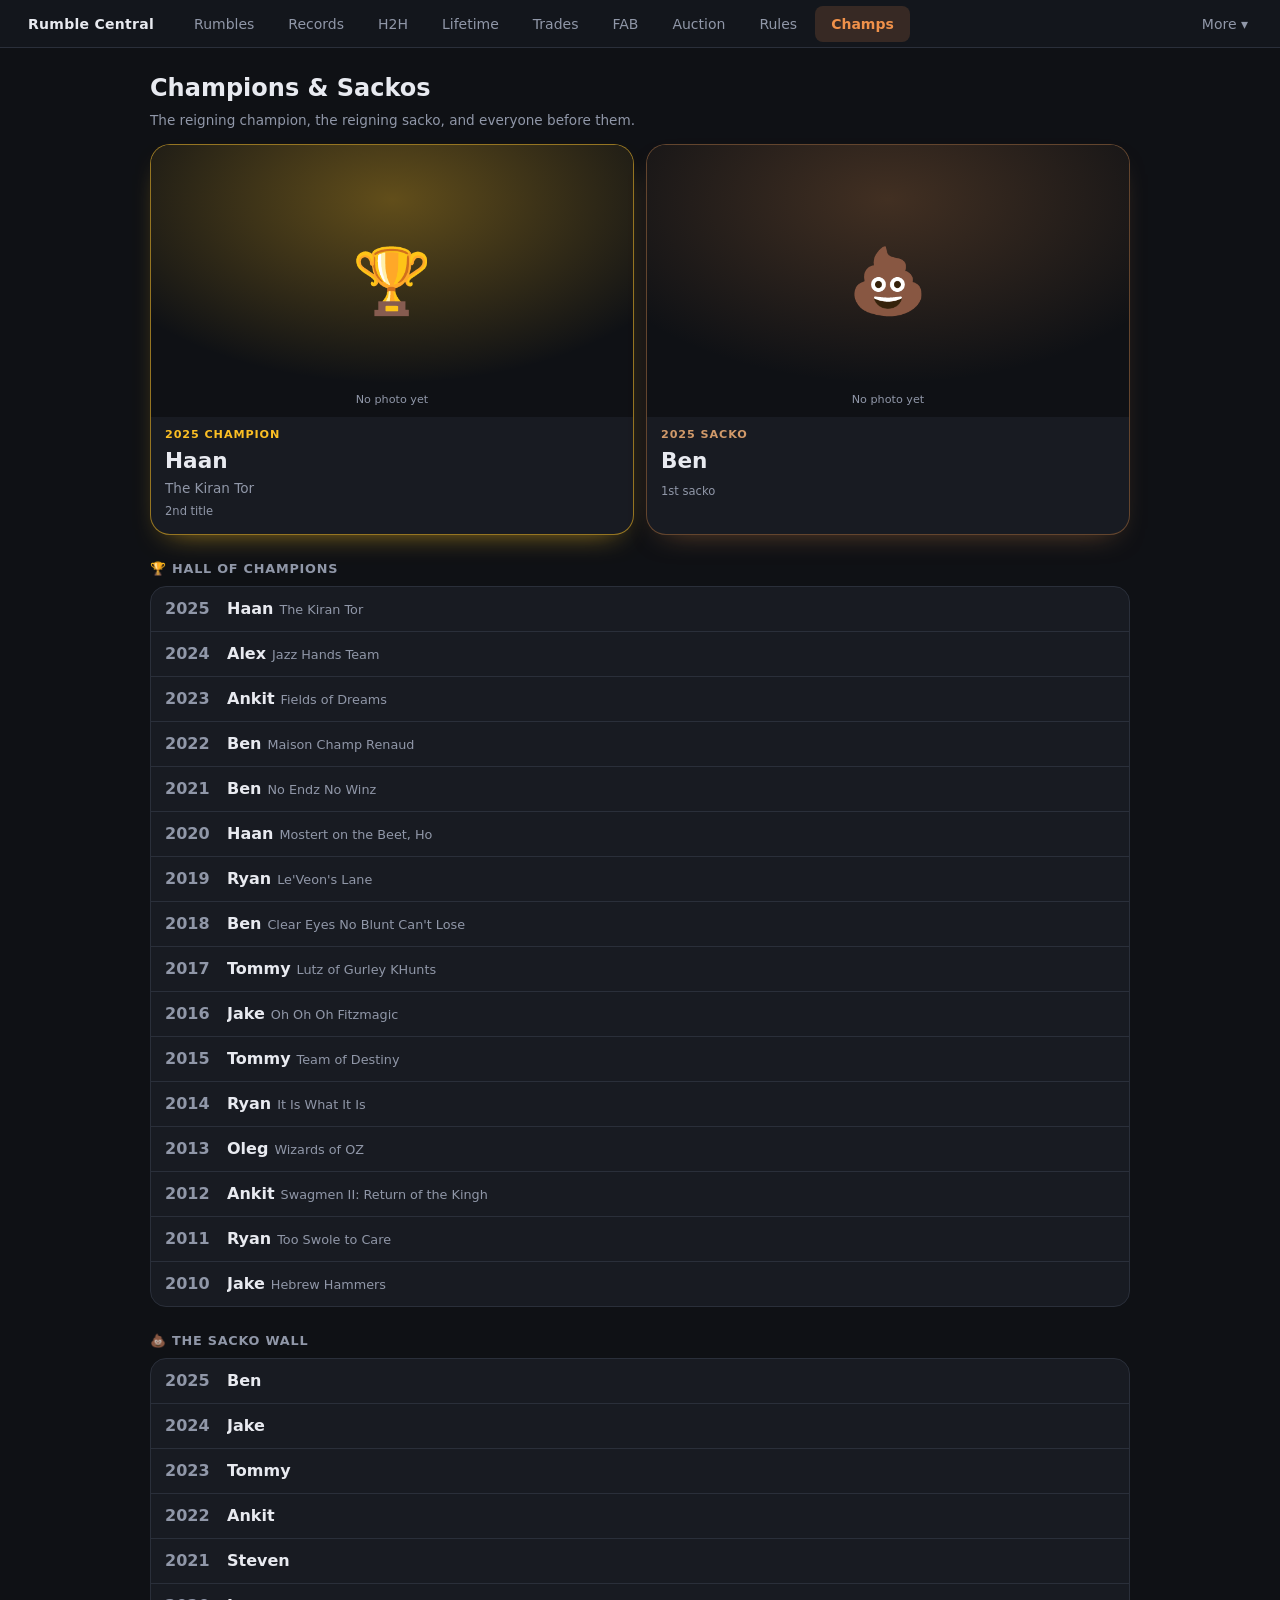
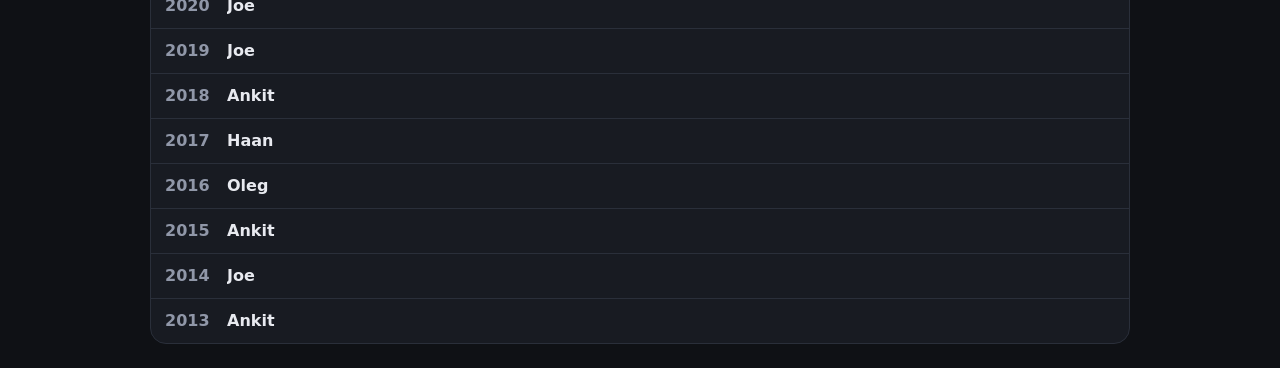
==== champions/index.html @ 68a7ad54 "Champions & Sackos page and Home tile; IR eligibility status on Home; Chrome install steps Co-Author" ====
<!doctype html>
<html lang="en"><head><meta charset="utf-8">
<meta name="viewport" content="width=device-width, initial-scale=1, viewport-fit=cover">
<title>Champions &amp; Sackos</title>
<link rel="stylesheet" href="/shell/tokens.css">
<style>
  .dtf-wrap { max-width: 980px; margin: 0 auto; padding: 14px 16px 24px; }
  h1 { margin: 4px 0 2px; font-size: 1.5rem; }
  .sub { margin: 0 0 14px; color: var(--dtf-dim); font-size: .85rem; }
  .hero { display: grid; grid-template-columns: 1fr; gap: 12px; }
  @media (min-width: 700px) { .hero { grid-template-columns: 1fr 1fr; } }
  .card { --c: #fbbf24; position: relative; overflow: hidden; border-radius: 20px; border: 1.5px solid color-mix(in srgb, var(--c) 55%, transparent); background: var(--dtf-panel); box-shadow: 0 12px 30px -18px color-mix(in srgb, var(--c) 80%, transparent); }
  .card.sacko { --c: #a0683a; }
  .shot { position: relative; aspect-ratio: 16 / 9; width: 100%; display: flex; align-items: center; justify-content: center; font-size: 4rem; background: radial-gradient(90% 90% at 50% 20%, color-mix(in srgb, var(--c) 35%, transparent), transparent 75%), var(--dtf-bg, #0f1115); }
  .shot img { width: 100%; height: 100%; object-fit: cover; display: block; }
  .shot.none small { position: absolute; bottom: 8px; left: 0; right: 0; text-align: center; font-size: .7rem; color: var(--dtf-dim); }
  .cap { padding: 10px 14px 12px; }
  .kick { font-size: .7rem; font-weight: 800; letter-spacing: .08em; text-transform: uppercase; color: var(--c); }
  .card.sacko .kick { color: #d19a6a; }
  .who { margin: 2px 0 0; font-size: 1.35rem; font-weight: 800; }
  .team { color: var(--dtf-dim); font-size: .85rem; }
  .tally { display: inline-block; margin-top: 4px; font-size: .72rem; color: var(--dtf-dim); }
  h2 { margin: 22px 2px 6px; font-size: 1rem; }
  .list { border: 1px solid var(--dtf-border); border-radius: 16px; background: var(--dtf-panel); overflow: hidden; }
  .item { border-top: 1px solid var(--dtf-border); }
  .item:first-child { border-top: 0; }
  .item > summary, .item > .line { display: grid; grid-template-columns: 52px minmax(0, 1fr) auto; gap: 10px; align-items: center; padding: 10px 14px; list-style: none; }
  .item > summary { cursor: pointer; }
  .item > summary::-webkit-details-marker { display: none; }
  .yr { font-weight: 800; color: var(--dtf-dim); }
  .nm { font-weight: 700; min-width: 0; overflow: hidden; text-overflow: ellipsis; white-space: nowrap; }
  .nm i { font-style: normal; font-weight: 400; color: var(--dtf-dim); font-size: .8rem; margin-left: 6px; }
  .cam { font-size: .75rem; color: var(--dtf-dim); }
  .item[open] > summary .cam::after { content: " ▴"; } .item:not([open]) > summary .cam::after { content: " ▾"; }
  .you { margin-left: 6px; padding: 1px 6px; border-radius: 8px; background: #fbbf24; color: #0f1115; font-size: .62rem; font-weight: 800; }
  .pics { display: grid; grid-template-columns: repeat(auto-fill, minmax(150px, 1fr)); gap: 8px; padding: 0 14px 14px; }
  .pics figure { margin: 0; }
  .pics img { width: 100%; border-radius: 12px; display: block; aspect-ratio: 4 / 3; object-fit: cover; background: #000; }
  .pics figcaption { margin-top: 3px; font-size: .72rem; color: var(--dtf-dim); }
  .hint { margin-top: 18px; font-size: .78rem; color: var(--dtf-dim); }
</style>
</head><body class="dtf-page"><div class="dtf-wrap">
<h1>Champions &amp; Sackos</h1>
<p class="sub">The reigning champion, the reigning sacko, and everyone before them.</p>
<div class="hero" id="hero"></div>
<h2>🏆 Hall of Champions</h2><div class="list" id="champs"></div>
<h2>💩 The Sacko Wall</h2><div class="list" id="sackos"></div>
<p class="hint" id="hint" hidden>Photos: send them to Claude with the year and champion / sacko, or add the files to <code>champions/photos/</code> and list them in <code>champions/data.json</code>.</p>
</div>
<script>
(function () {
  var $ = function (id) { return document.getElementById(id); };
  function esc(s) { return String(s == null ? '' : s).replace(/[&<>"]/g, function (c) { return { '&': '&amp;', '<': '&lt;', '>': '&gt;', '"': '&quot;' }[c]; }); }
  function me() { try { var v = JSON.parse(localStorage.getItem('dtf.me') || 'null'); return v && v.name || null; } catch (e) { return null; } }
  function ord(n) { var s = ['th', 'st', 'nd', 'rd'], v = n % 100; return n + (s[(v - 20) % 10] || s[v] || s[0]); }
  fetch('/champions/data.json', { cache: 'no-cache' }).then(function (r) { return r.json(); }).then(function (d) {
    var seasons = (d.seasons || []).slice().sort(function (a, b) { return b.season - a.season; }), mine = me(), anyPhoto = false;
    function tally(kind, m, upTo) { return seasons.filter(function (s) { return s[kind] && s[kind].m === m && s.season <= upTo; }).length; }
    function you(m) { return m === mine ? '<span class="you">YOU</span>' : ''; }
    function card(kind, s) {
      var e = s[kind]; if (!e) return '';
      var photo = (e.photos || [])[0], isC = kind === 'champion', n = tally(kind, e.m, s.season);
      return '<div class="card' + (isC ? '' : ' sacko') + '"><div class="shot' + (photo ? '' : ' none') + '">' +
        (photo ? '<img src="' + esc(photo.src) + '" alt="' + esc(e.m) + '" loading="lazy">' : (isC ? '🏆' : '💩') + '<small>No photo yet</small>') + '</div>' +
        '<div class="cap"><div class="kick">' + s.season + (isC ? ' champion' : ' sacko') + '</div><div class="who">' + esc(e.m) + you(e.m) + '</div>' +
        (e.team ? '<div class="team">' + esc(e.team) + '</div>' : '') + '<span class="tally">' + ord(n) + (isC ? ' title' : ' sacko') + '</span></div></div>';
    }
    var latest = seasons.filter(function (s) { return s.champion; })[0], latestS = seasons.filter(function (s) { return s.sacko; })[0];
    $('hero').innerHTML = (latest ? card('champion', latest) : '') + (latestS ? card('sacko', latestS) : '');
    function list(kind, el) {
      el.innerHTML = seasons.filter(function (s) { return s[kind]; }).map(function (s) {
        var e = s[kind], ph = e.photos || [], head = '<span class="yr">' + s.season + '</span><span class="nm">' + esc(e.m) + you(e.m) + (e.team ? '<i>' + esc(e.team) + '</i>' : '') + '</span>';
        if (!ph.length) return '<div class="item"><div class="line">' + head + '<span class="cam"></span></div></div>';
        anyPhoto = true;
        return '<details class="item"><summary>' + head + '<span class="cam">📷 ' + ph.length + '</span></summary><div class="pics">' +
          ph.map(function (p) { return '<figure><img src="' + esc(p.src) + '" alt="' + esc(e.m) + ' ' + s.season + '" loading="lazy">' + (p.caption ? '<figcaption>' + esc(p.caption) + '</figcaption>' : '') + '</figure>'; }).join('') + '</div></details>';
      }).join('');
    }
    list('champion', $('champs')); list('sacko', $('sackos'));
    $('hint').hidden = anyPhoto || !/[?&]help/.test(location.search);
  }).catch(function () { $('hero').innerHTML = '<p>Couldn’t load the list. Check your connection and refresh.</p>'; });
})();
</script>
<script src="/shell/nav.js" defer></script></body></html>
---- shell/tokens.css ----
/* DTF Club shared design tokens (opt-in for tools; the hub pages use them). */
:root {
  color-scheme: dark;   /* the app is dark only */
  --dtf-bg: #0f1115; --dtf-panel: #181b22; --dtf-border: #2a2f3a; --dtf-text: #e8eaf0; --dtf-dim: #9097a8; --dtf-accent: #f0914a;
  --dtf-font: system-ui, -apple-system, "Segoe UI", Roboto, sans-serif;
}
.dtf-page { margin: 0; background: var(--dtf-bg); color: var(--dtf-text); font: 16px/1.5 var(--dtf-font); }
.dtf-wrap { max-width: 760px; margin: 0 auto; padding: 16px; }
.dtf-wrap h1 { font-size: 1.5rem; margin: 8px 0 4px; }
.dtf-wrap h2 { font-size: .8rem; letter-spacing: .06em; text-transform: uppercase; color: var(--dtf-dim); margin: 24px 0 8px; }
.dtf-wrap a { color: var(--dtf-accent); }
.dtf-card { display: block; background: var(--dtf-panel); border: 1px solid var(--dtf-border); border-radius: 12px; padding: 12px 14px; color: inherit; text-decoration: none; }
.dtf-grid { display: grid; grid-template-columns: repeat(auto-fill, minmax(220px, 1fr)); gap: 10px; }
.dtf-card b { display: block; } .dtf-card span { color: var(--dtf-dim); font-size: .85rem; }
.dtf-wrap .note { color: var(--dtf-dim); font-size: .9rem; }
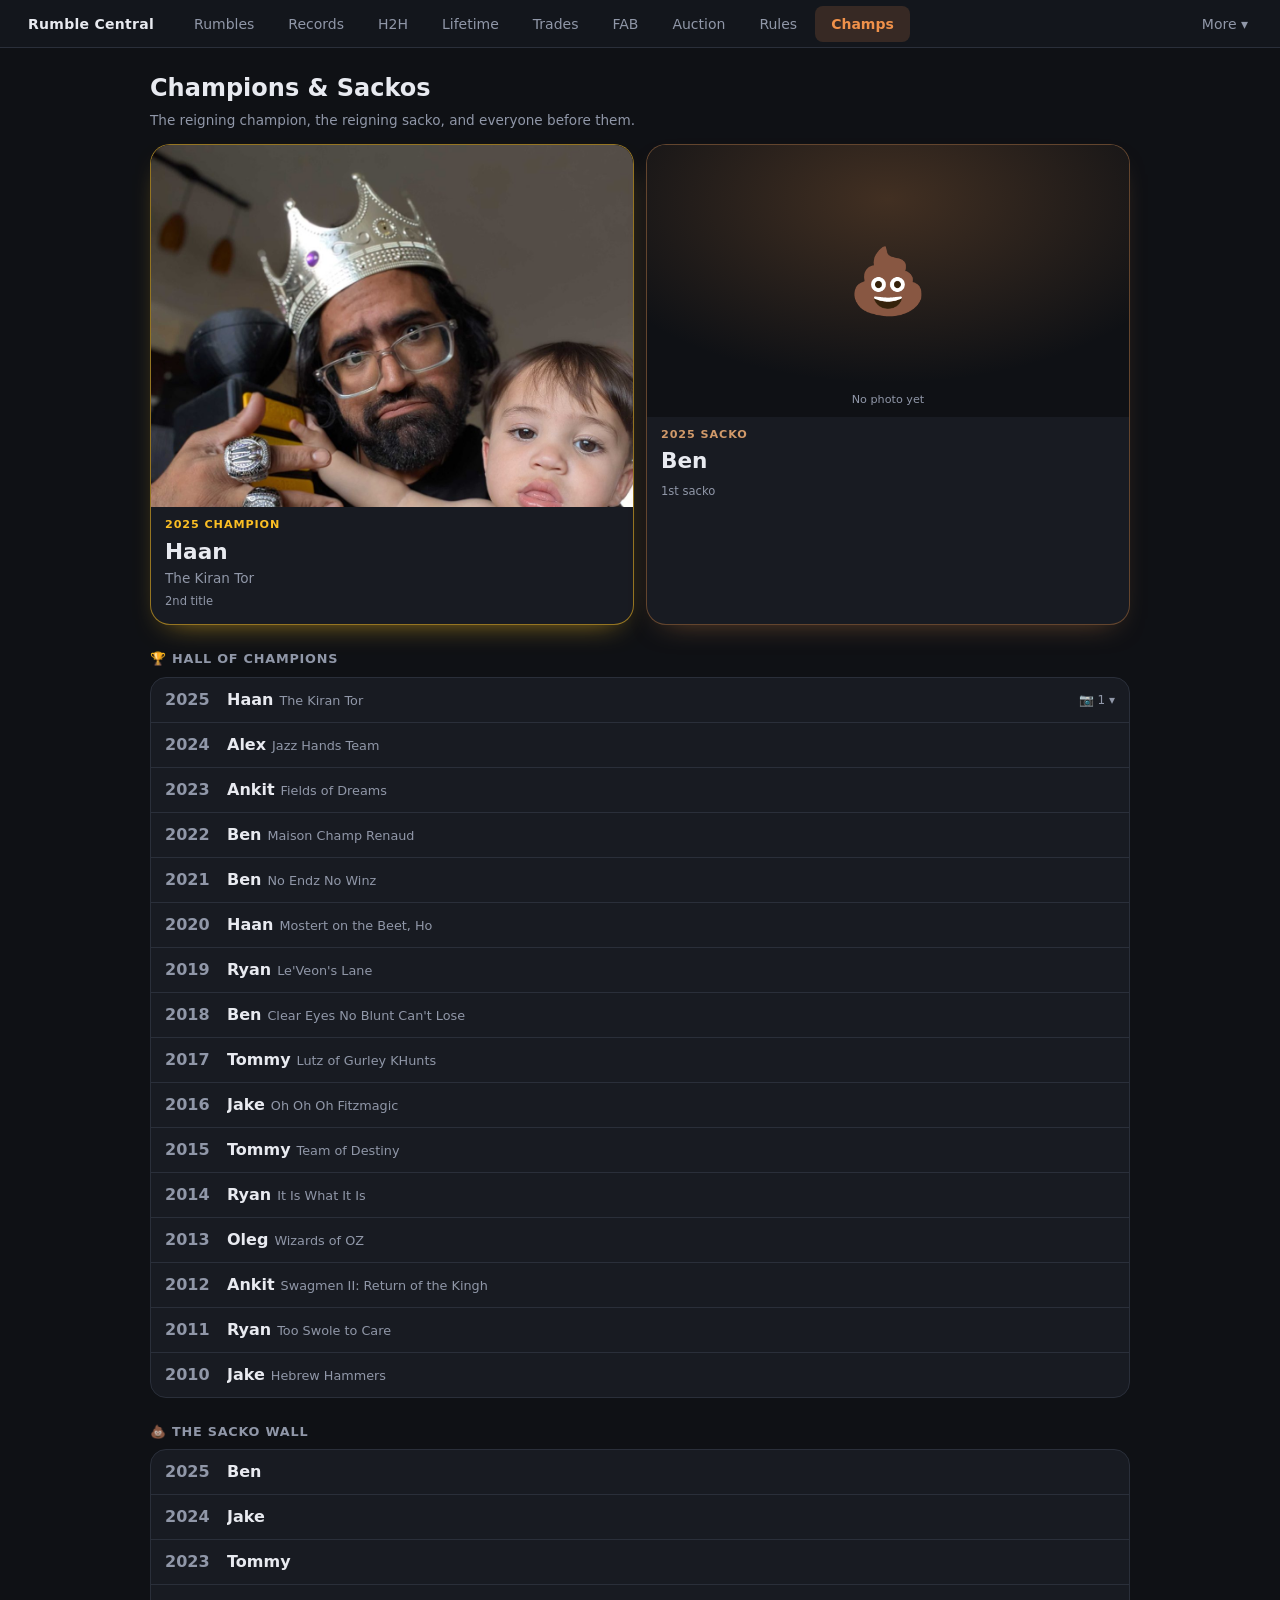
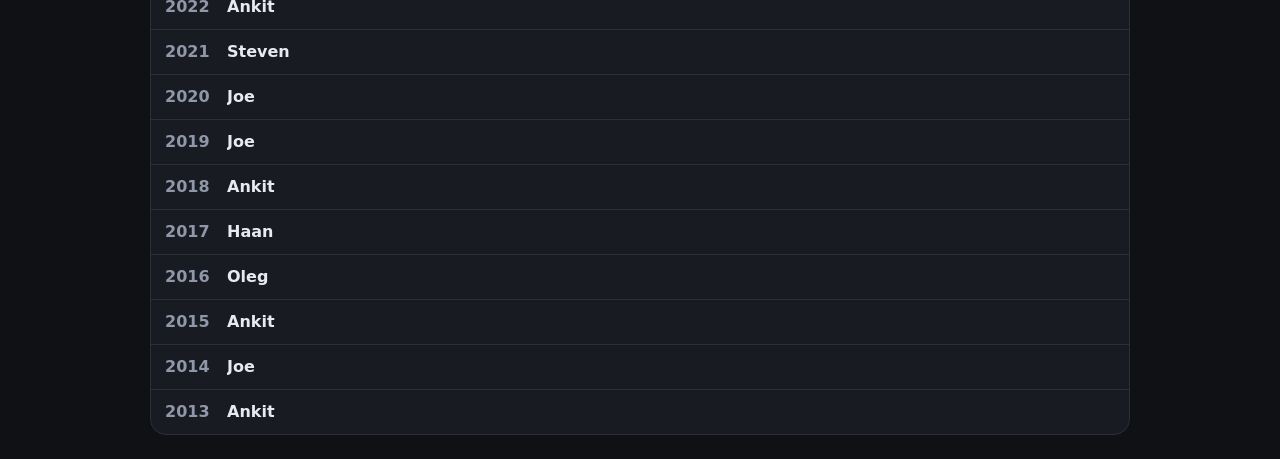
==== commit e10e9e3f: "Logos: FAB clipboard, Rulebook whistle, wider-open scissors, centred Record Book; 2025 champion phot" ====
--- a/champions/index.html
+++ b/champions/index.html
@@ -12,7 +12,8 @@
   .card { --c: #fbbf24; position: relative; overflow: hidden; border-radius: 20px; border: 1.5px solid color-mix(in srgb, var(--c) 55%, transparent); background: var(--dtf-panel); box-shadow: 0 12px 30px -18px color-mix(in srgb, var(--c) 80%, transparent); }
   .card.sacko { --c: #a0683a; }
   .shot { position: relative; aspect-ratio: 16 / 9; width: 100%; display: flex; align-items: center; justify-content: center; font-size: 4rem; background: radial-gradient(90% 90% at 50% 20%, color-mix(in srgb, var(--c) 35%, transparent), transparent 75%), var(--dtf-bg, #0f1115); }
-  .shot img { width: 100%; height: 100%; object-fit: cover; display: block; }
+  .shot:not(.none) { aspect-ratio: 4 / 3; }
+  .shot img { width: 100%; height: 100%; object-fit: cover; object-position: 50% 15%; display: block; }
   .shot.none small { position: absolute; bottom: 8px; left: 0; right: 0; text-align: center; font-size: .7rem; color: var(--dtf-dim); }
   .cap { padding: 10px 14px 12px; }
   .kick { font-size: .7rem; font-weight: 800; letter-spacing: .08em; text-transform: uppercase; color: var(--c); }
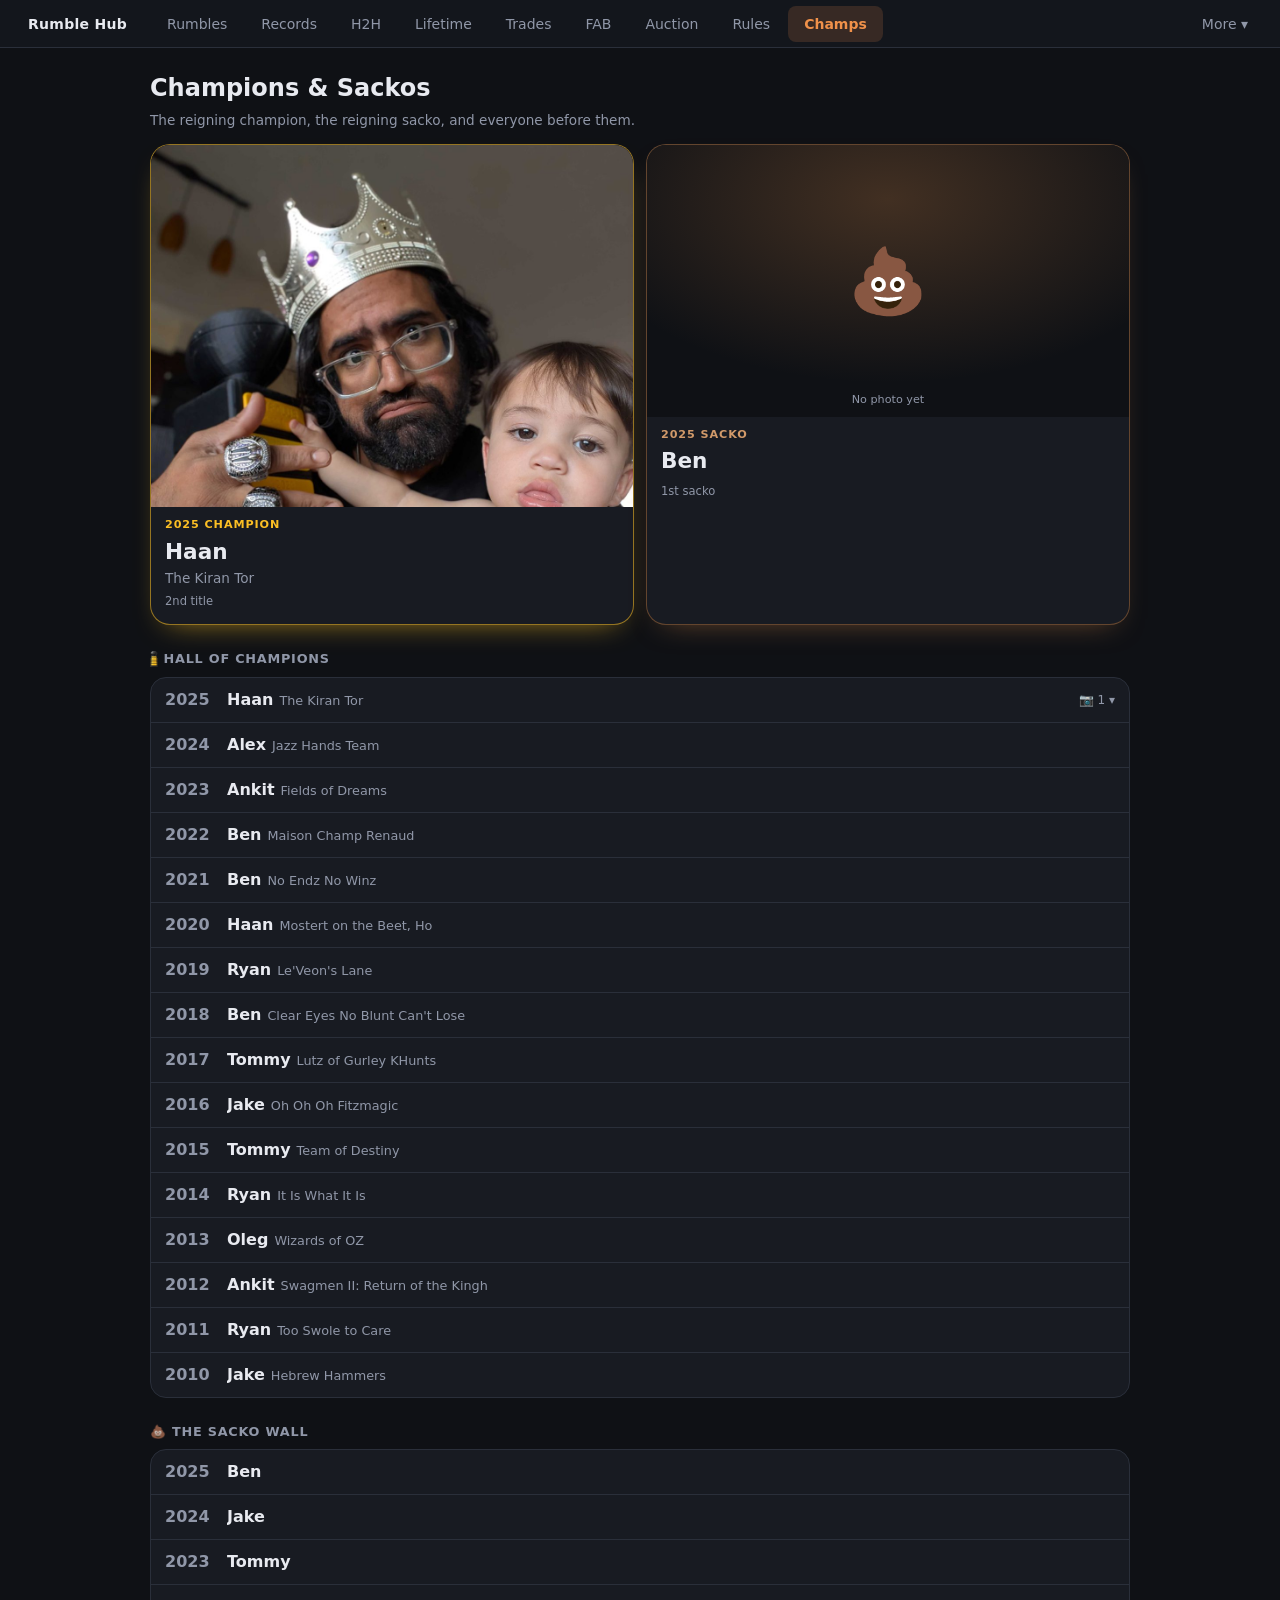
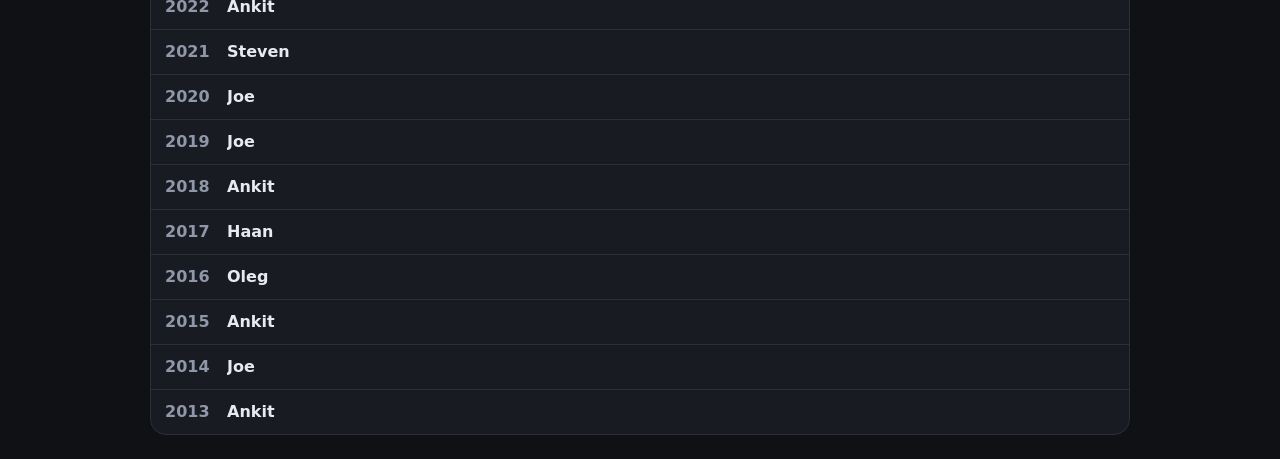
==== commit 3eca4841: "Use the DTF Club Jabroni Trophy in place of the trophy emoji and the Champions tile logo Co-Authored" ====
--- a/champions/index.html
+++ b/champions/index.html
@@ -22,6 +22,8 @@
   .team { color: var(--dtf-dim); font-size: .85rem; }
   .tally { display: inline-block; margin-top: 4px; font-size: .72rem; color: var(--dtf-dim); }
   h2 { margin: 22px 2px 6px; font-size: 1rem; }
+  .tr { height: 1.25em; width: auto; vertical-align: -.25em; }
+  .shot .tr { height: 78%; vertical-align: baseline; filter: drop-shadow(0 6px 14px rgba(0,0,0,.5)); }
   .list { border: 1px solid var(--dtf-border); border-radius: 16px; background: var(--dtf-panel); overflow: hidden; }
   .item { border-top: 1px solid var(--dtf-border); }
   .item:first-child { border-top: 0; }
@@ -44,7 +46,7 @@
 <h1>Champions &amp; Sackos</h1>
 <p class="sub">The reigning champion, the reigning sacko, and everyone before them.</p>
 <div class="hero" id="hero"></div>
-<h2>🏆 Hall of Champions</h2><div class="list" id="champs"></div>
+<h2><img class="tr" src="/shell/icons/trophy.png" alt="" decoding="async"> Hall of Champions</h2><div class="list" id="champs"></div>
 <h2>💩 The Sacko Wall</h2><div class="list" id="sackos"></div>
 <p class="hint" id="hint" hidden>Photos: send them to Claude with the year and champion / sacko, or add the files to <code>champions/photos/</code> and list them in <code>champions/data.json</code>.</p>
 </div>
@@ -62,7 +64,7 @@
       var e = s[kind]; if (!e) return '';
       var photo = (e.photos || [])[0], isC = kind === 'champion', n = tally(kind, e.m, s.season);
       return '<div class="card' + (isC ? '' : ' sacko') + '"><div class="shot' + (photo ? '' : ' none') + '">' +
-        (photo ? '<img src="' + esc(photo.src) + '" alt="' + esc(e.m) + '" loading="lazy">' : (isC ? '🏆' : '💩') + '<small>No photo yet</small>') + '</div>' +
+        (photo ? '<img src="' + esc(photo.src) + '" alt="' + esc(e.m) + '" loading="lazy">' : (isC ? '<img class="tr" src="/shell/icons/trophy.png" alt="" decoding="async">' : '💩') + '<small>No photo yet</small>') + '</div>' +
         '<div class="cap"><div class="kick">' + s.season + (isC ? ' champion' : ' sacko') + '</div><div class="who">' + esc(e.m) + you(e.m) + '</div>' +
         (e.team ? '<div class="team">' + esc(e.team) + '</div>' : '') + '<span class="tally">' + ord(n) + (isC ? ' title' : ' sacko') + '</span></div></div>';
     }
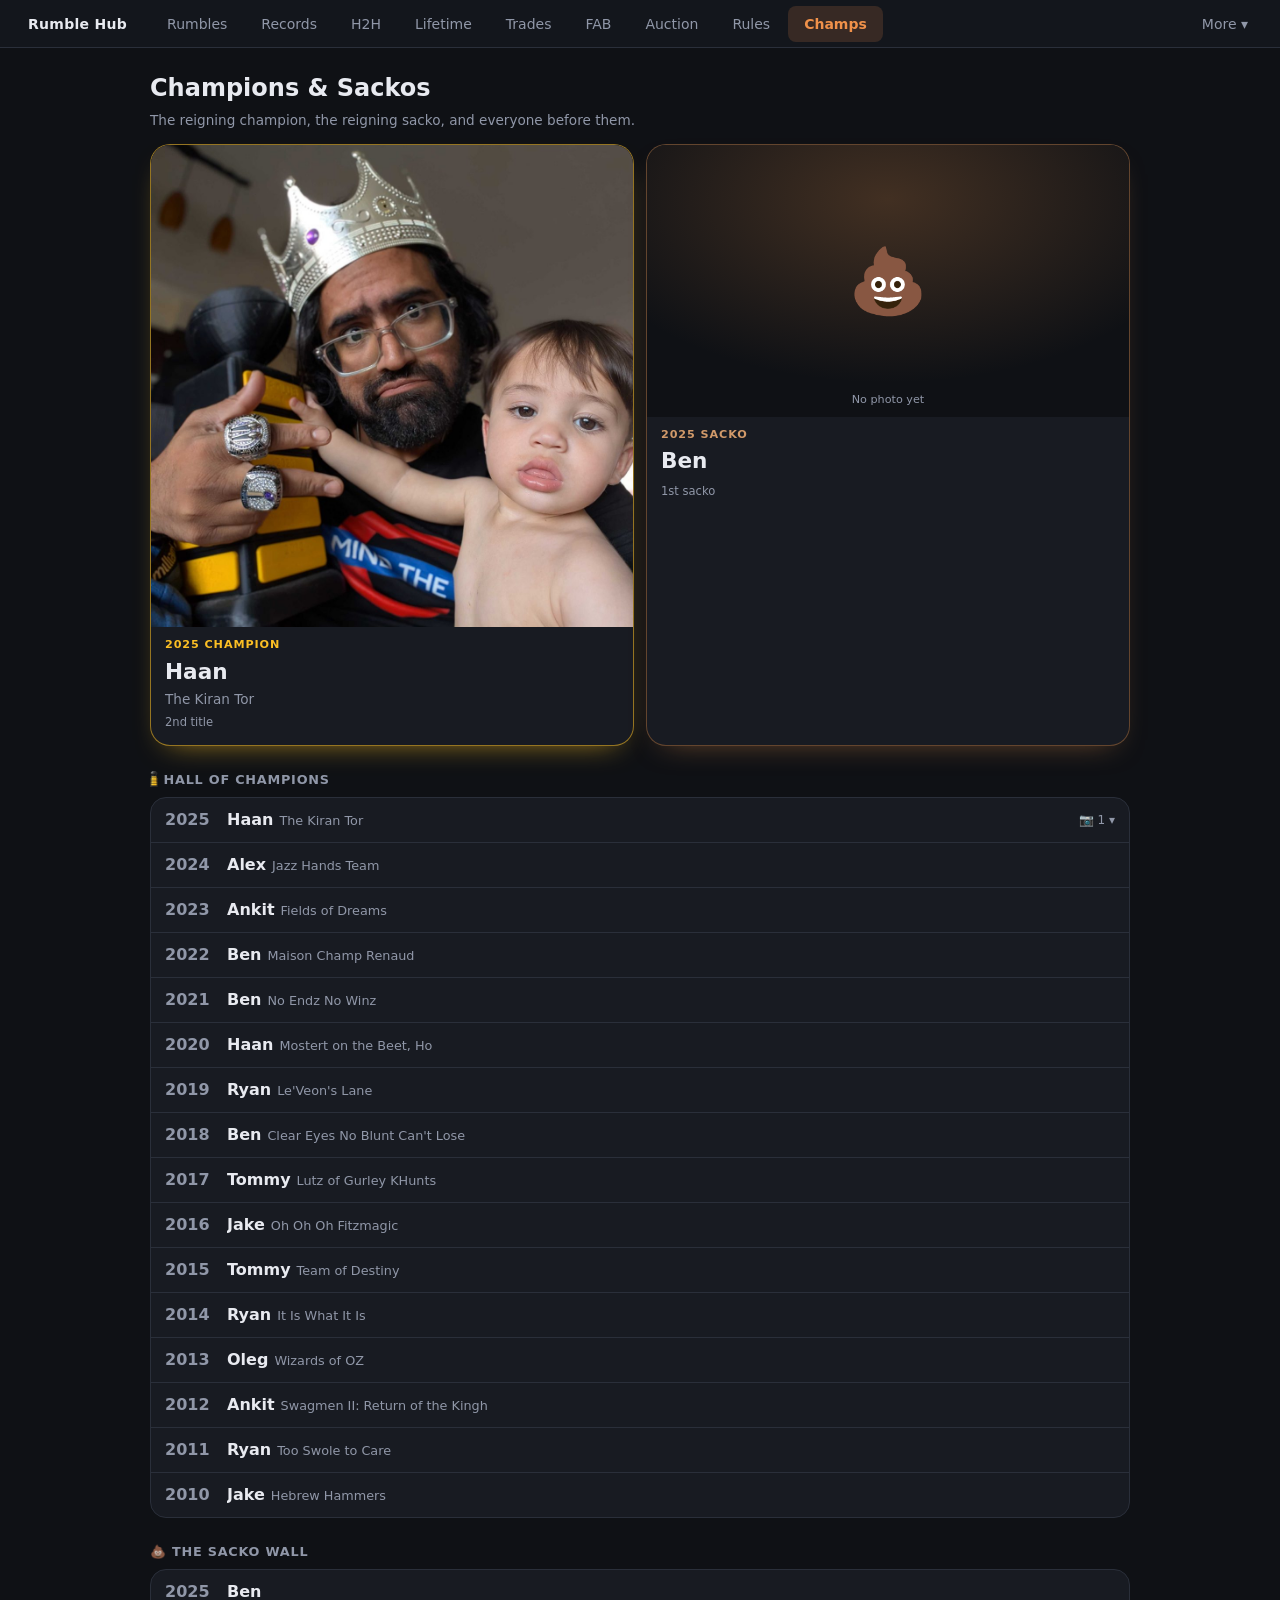
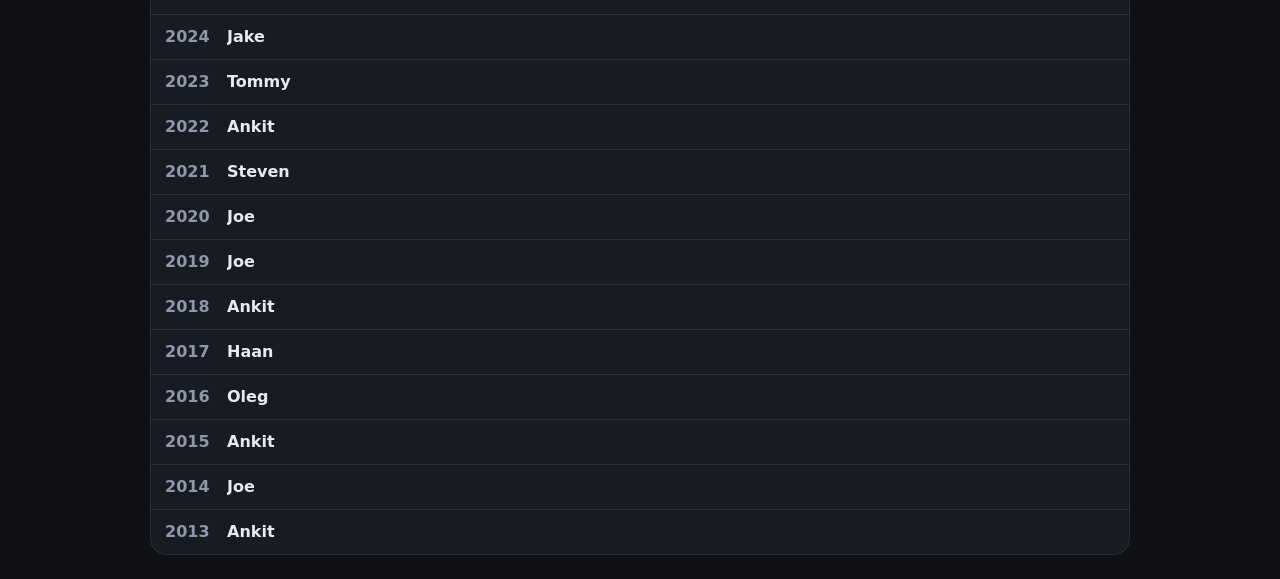
==== commit 1d936d85: "Champion photo: crop just above the crown and show more of the bottom Co-Authored-By: Claude Sonnet " ====
--- a/champions/index.html
+++ b/champions/index.html
@@ -12,8 +12,8 @@
   .card { --c: #fbbf24; position: relative; overflow: hidden; border-radius: 20px; border: 1.5px solid color-mix(in srgb, var(--c) 55%, transparent); background: var(--dtf-panel); box-shadow: 0 12px 30px -18px color-mix(in srgb, var(--c) 80%, transparent); }
   .card.sacko { --c: #a0683a; }
   .shot { position: relative; aspect-ratio: 16 / 9; width: 100%; display: flex; align-items: center; justify-content: center; font-size: 4rem; background: radial-gradient(90% 90% at 50% 20%, color-mix(in srgb, var(--c) 35%, transparent), transparent 75%), var(--dtf-bg, #0f1115); }
-  .shot:not(.none) { aspect-ratio: 4 / 3; }
-  .shot img { width: 100%; height: 100%; object-fit: cover; object-position: 50% 15%; display: block; }
+  .shot:not(.none) { aspect-ratio: 1 / 1; }
+  .shot img { width: 100%; height: 100%; object-fit: cover; object-position: 50% 40%; display: block; }
   .shot.none small { position: absolute; bottom: 8px; left: 0; right: 0; text-align: center; font-size: .7rem; color: var(--dtf-dim); }
   .cap { padding: 10px 14px 12px; }
   .kick { font-size: .7rem; font-weight: 800; letter-spacing: .08em; text-transform: uppercase; color: var(--c); }
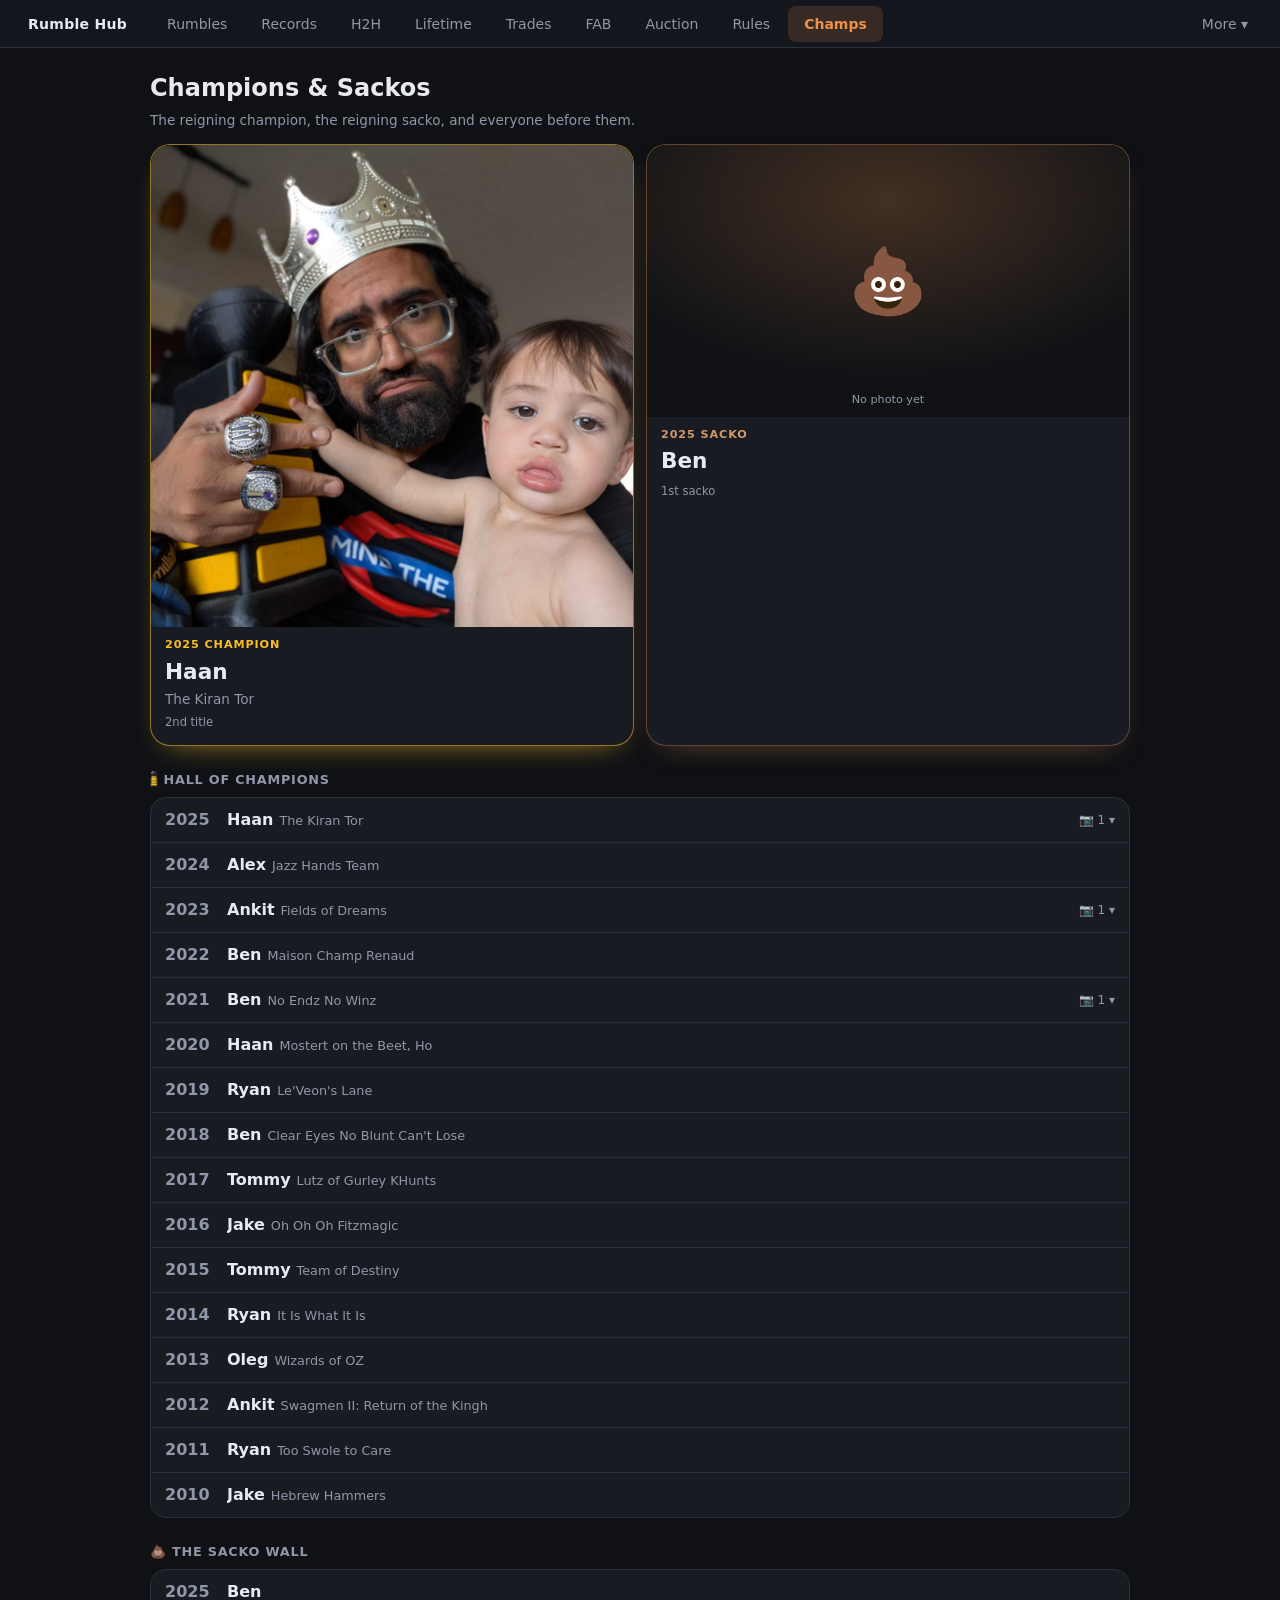
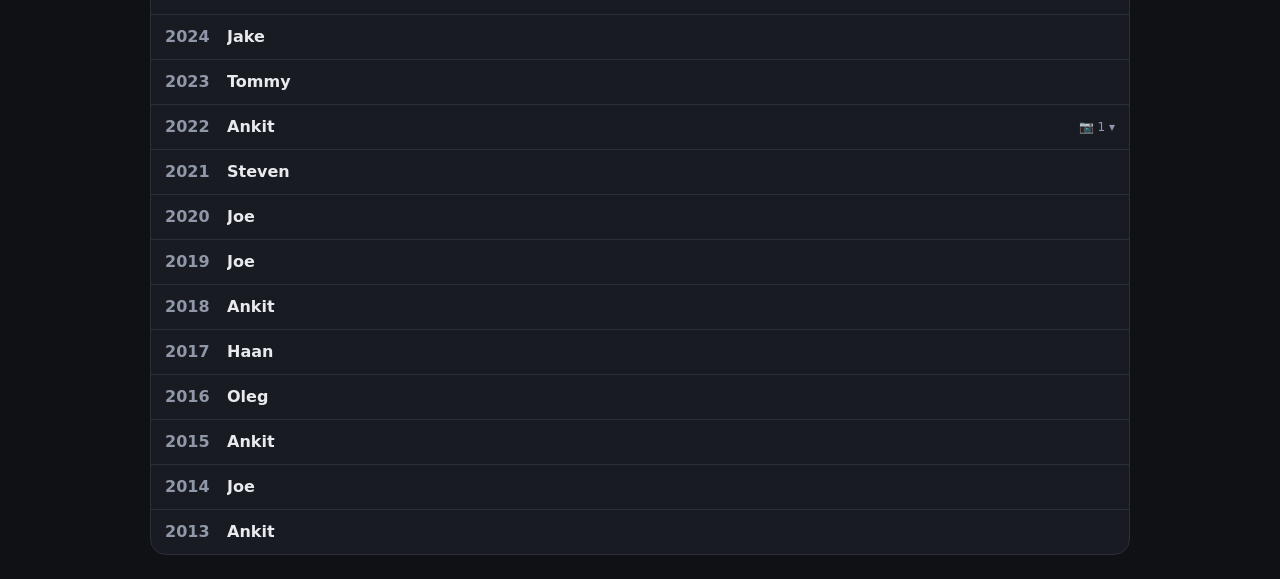
==== commit 8939827d: "Photos: Ankit 2023 champion, Ben 2021 champion, Ankit 2022 sacko; portrait gallery crop Co-Authored-" ====
--- a/champions/index.html
+++ b/champions/index.html
@@ -38,7 +38,7 @@
   .you { margin-left: 6px; padding: 1px 6px; border-radius: 8px; background: #fbbf24; color: #0f1115; font-size: .62rem; font-weight: 800; }
   .pics { display: grid; grid-template-columns: repeat(auto-fill, minmax(150px, 1fr)); gap: 8px; padding: 0 14px 14px; }
   .pics figure { margin: 0; }
-  .pics img { width: 100%; border-radius: 12px; display: block; aspect-ratio: 4 / 3; object-fit: cover; background: #000; }
+  .pics img { width: 100%; border-radius: 12px; display: block; aspect-ratio: 3 / 4; object-fit: cover; object-position: 50% 20%; background: #000; }
   .pics figcaption { margin-top: 3px; font-size: .72rem; color: var(--dtf-dim); }
   .hint { margin-top: 18px; font-size: .78rem; color: var(--dtf-dim); }
 </style>
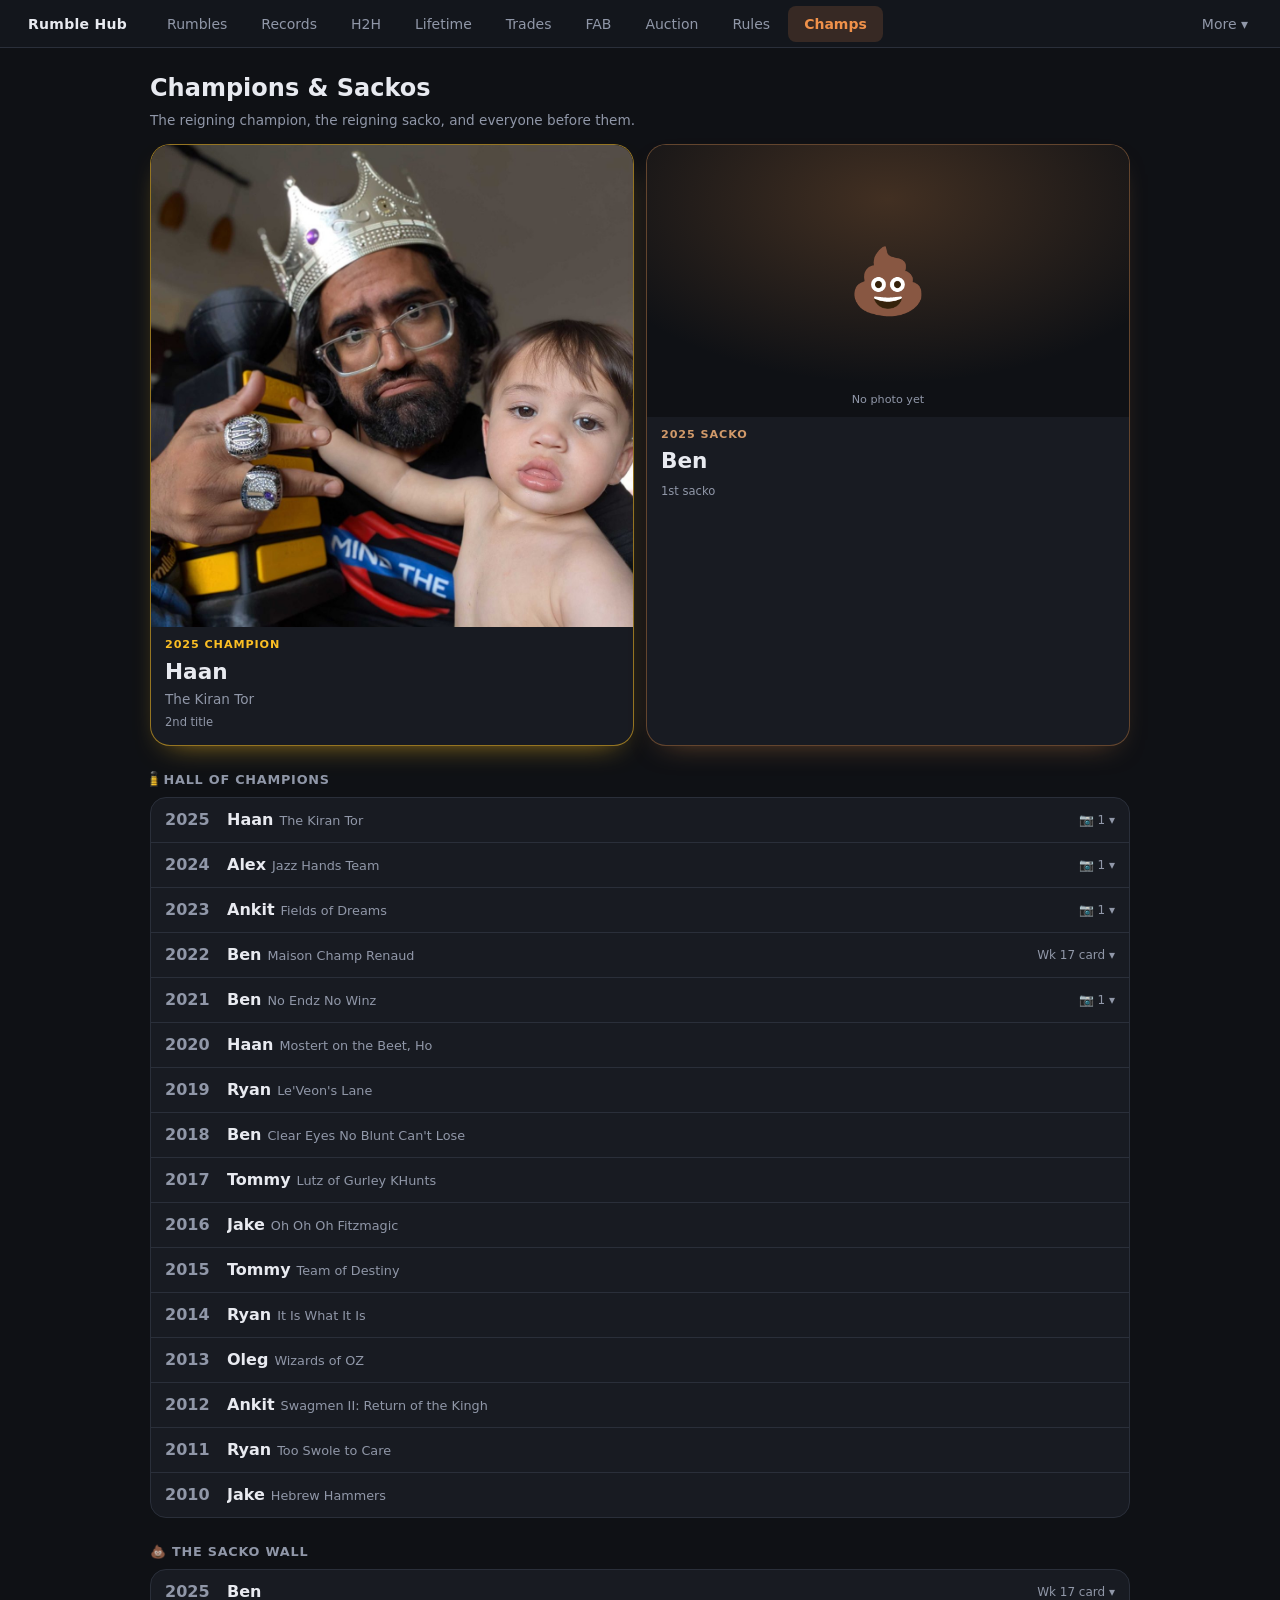
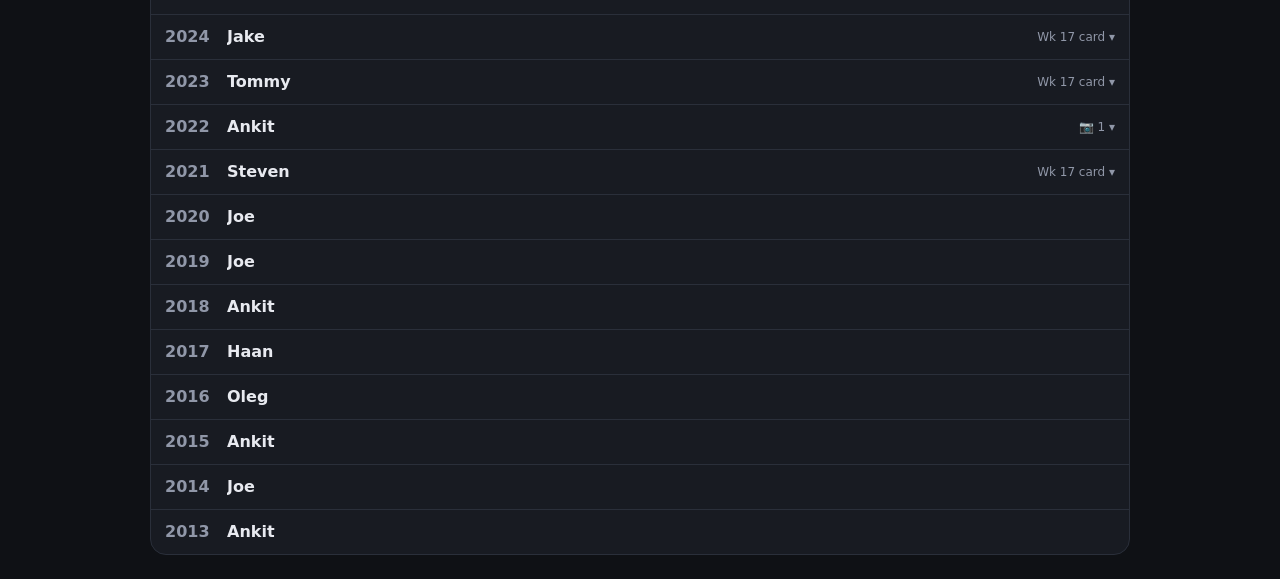
==== commit 167a81d2: "Champions: Alex's 2024 photo and finals-week Rumble cards Co-Authored-By: Claude Sonnet 5.5 <noreply" ====
--- a/champions/index.html
+++ b/champions/index.html
@@ -40,6 +40,13 @@
   .pics figure { margin: 0; }
   .pics img { width: 100%; border-radius: 12px; display: block; aspect-ratio: 3 / 4; object-fit: cover; object-position: 50% 20%; background: #000; }
   .pics figcaption { margin-top: 3px; font-size: .72rem; color: var(--dtf-dim); }
+  /* the finals-week Rumble card, squeezed to sit beside a photo: team, then the starters, then the total */
+  .rcard { min-width: 0; border: 1px solid var(--dtf-border); border-radius: 12px; background: color-mix(in srgb, var(--dtf-bg) 55%, var(--dtf-panel)); padding: 7px 8px 6px; font-size: .66rem; line-height: 1.25; align-self: start; }
+  .rch { display: flex; align-items: center; gap: 6px; padding-bottom: 5px; margin-bottom: 3px; border-bottom: 1px solid var(--dtf-border); }
+  .rch .lg { flex: none; width: 28px; height: 28px; border-radius: 50%; object-fit: cover; background: #232a36; display: grid; place-items: center; font-weight: 800; font-size: .8rem; color: var(--dtf-dim); }
+  .rct { min-width: 0; } .rct b { display: block; font-size: .74rem; overflow: hidden; text-overflow: ellipsis; white-space: nowrap; } .rct span { display: block; color: var(--dtf-dim); white-space: nowrap; overflow: hidden; text-overflow: ellipsis; }
+  .rcl { display: grid; grid-template-columns: 22px minmax(0, 1fr) auto; gap: 4px; padding: 1px 0; } .rcl i { font-style: normal; color: var(--dtf-dim); } .rcl span { overflow: hidden; text-overflow: ellipsis; white-space: nowrap; } .rcl em { font-style: normal; font-variant-numeric: tabular-nums; }
+  .rcf { display: flex; justify-content: space-between; gap: 6px; margin-top: 3px; padding-top: 4px; border-top: 1px solid var(--dtf-border); color: var(--dtf-dim); } .rcf b { color: var(--dtf-text); font-variant-numeric: tabular-nums; }
   .hint { margin-top: 18px; font-size: .78rem; color: var(--dtf-dim); }
 </style>
 </head><body class="dtf-page"><div class="dtf-wrap">
@@ -56,7 +63,9 @@
   function esc(s) { return String(s == null ? '' : s).replace(/[&<>"]/g, function (c) { return { '&': '&amp;', '<': '&lt;', '>': '&gt;', '"': '&quot;' }[c]; }); }
   function me() { try { var v = JSON.parse(localStorage.getItem('dtf.me') || 'null'); return v && v.name || null; } catch (e) { return null; } }
   function ord(n) { var s = ['th', 'st', 'nd', 'rd'], v = n % 100; return n + (s[(v - 20) % 10] || s[v] || s[0]); }
-  fetch('/champions/data.json', { cache: 'no-cache' }).then(function (r) { return r.json(); }).then(function (d) {
+  var CARDS = {};
+  var cardsP = fetch('/champions/cards.json', { cache: 'no-cache' }).then(function (r) { return r.ok ? r.json() : {}; }).then(function (j) { CARDS = (j && j.seasons) || {}; }).catch(function () {});
+  fetch('/champions/data.json', { cache: 'no-cache' }).then(function (r) { return r.json(); }).then(function (d) { return cardsP.then(function () { return d; }); }).then(function (d) {
     var seasons = (d.seasons || []).slice().sort(function (a, b) { return b.season - a.season; }), mine = me(), anyPhoto = false;
     function tally(kind, m, upTo) { return seasons.filter(function (s) { return s[kind] && s[kind].m === m && s.season <= upTo; }).length; }
     function you(m) { return m === mine ? '<span class="you">YOU</span>' : ''; }
@@ -70,13 +79,19 @@
     }
     var latest = seasons.filter(function (s) { return s.champion; })[0], latestS = seasons.filter(function (s) { return s.sacko; })[0];
     $('hero').innerHTML = (latest ? card('champion', latest) : '') + (latestS ? card('sacko', latestS) : '');
+    function rcard(rc) {
+      var logo = rc.logo ? '<img class="lg" src="' + esc(rc.logo) + '" alt="" loading="lazy" referrerpolicy="no-referrer" onerror="this.outerHTML=\'<span class=lg>' + esc((rc.team || rc.m || '?').charAt(0)) + '</span>\'">' : '<span class="lg">' + esc((rc.team || rc.m || '?').charAt(0)) + '</span>';
+      return '<div class="rcard" aria-label="Week ' + rc.week + ' lineup"><div class="rch">' + logo + '<div class="rct"><b>' + esc(rc.team || rc.m) + '</b><span>' + esc(rc.record) + ' reg. season</span></div></div>' +
+        rc.lineup.map(function (l) { return '<div class="rcl"><i>' + esc(l.s) + '</i><span>' + esc(l.n) + '</span><em>' + l.p.toFixed(1) + '</em></div>'; }).join('') +
+        '<div class="rcf"><span>Wk ' + rc.week + (rc.rumbles != null ? ' · ' + rc.rumbles + ' Rumbles' : '') + '</span><b>' + rc.total.toFixed(1) + '</b></div></div>';
+    }
     function list(kind, el) {
       el.innerHTML = seasons.filter(function (s) { return s[kind]; }).map(function (s) {
-        var e = s[kind], ph = e.photos || [], head = '<span class="yr">' + s.season + '</span><span class="nm">' + esc(e.m) + you(e.m) + (e.team ? '<i>' + esc(e.team) + '</i>' : '') + '</span>';
-        if (!ph.length) return '<div class="item"><div class="line">' + head + '<span class="cam"></span></div></div>';
-        anyPhoto = true;
-        return '<details class="item"><summary>' + head + '<span class="cam">📷 ' + ph.length + '</span></summary><div class="pics">' +
-          ph.map(function (p) { return '<figure><img src="' + esc(p.src) + '" alt="' + esc(e.m) + ' ' + s.season + '" loading="lazy">' + (p.caption ? '<figcaption>' + esc(p.caption) + '</figcaption>' : '') + '</figure>'; }).join('') + '</div></details>';
+        var e = s[kind], ph = e.photos || [], rc = (CARDS[s.season] || {})[kind], head = '<span class="yr">' + s.season + '</span><span class="nm">' + esc(e.m) + you(e.m) + (e.team ? '<i>' + esc(e.team) + '</i>' : '') + '</span>';
+        if (!ph.length && !rc) return '<div class="item"><div class="line">' + head + '<span class="cam"></span></div></div>';
+        if (ph.length) anyPhoto = true;
+        return '<details class="item"><summary>' + head + '<span class="cam">' + (ph.length ? '📷 ' + ph.length : 'Wk ' + rc.week + ' card') + '</span></summary><div class="pics">' +
+          ph.map(function (p) { return '<figure><img src="' + esc(p.src) + '" alt="' + esc(e.m) + ' ' + s.season + '" loading="lazy">' + (p.caption ? '<figcaption>' + esc(p.caption) + '</figcaption>' : '') + '</figure>'; }).join('') + (rc ? rcard(rc) : '') + '</div></details>';
       }).join('');
     }
     list('champion', $('champs')); list('sacko', $('sackos'));
